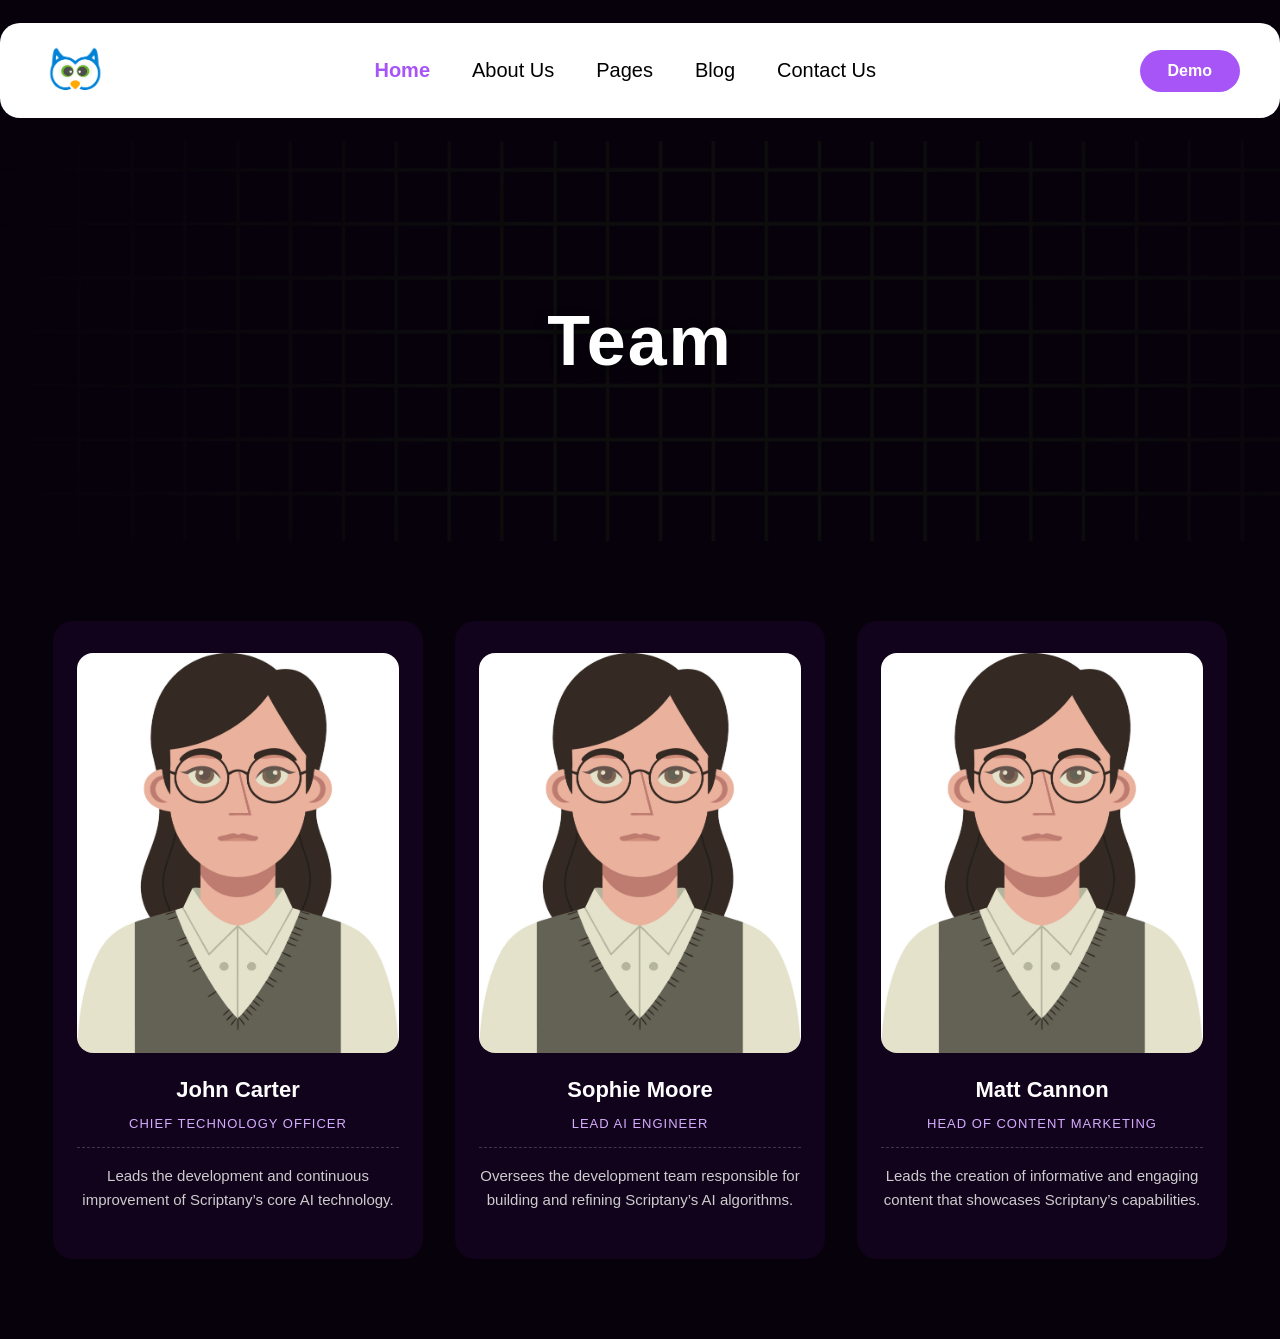
==== pages/aboutus.html @ 1e597dc5 "hg" ====
<!DOCTYPE html>
<html lang="en">
<head>
  <meta charset="UTF-8" />
  <meta name="viewport" content="width=device-width, initial-scale=1.0" />
  <title>Scriptany-Inspired Hero</title>
  <link rel="stylesheet" href="aboutus.css">
</head>
<body>
  <!-- Header -->
  <header class="header">
    <div class="nav-container">
      <div class="logo">
        <img src="/icons/owl.webp" alt="">
      </div>
      <nav class="navbar">
        <a href="/index.html" class="active">Home</a>
        <a href="aboutus.html">About Us</a>
        <a href="#">Pages</a>
        <a href="#">Blog</a>
        <a href="#">Contact Us</a>
      </nav>
      <a href="#" class="demo-btn">Demo</a>
    </div>
  </header>

  
  <!-- Parallax Background Section -->
<section class="parallax-section">
  <div class="parallax-bg"></div>
  <div class="parallax-overlay-text">
    <h1>Team</h1>
  </div>
</section>


  <!-- Team Section -->
  <section class="team-section">
    <div class="team-container">
      <div class="team-card">
        <img src="/Team/maria.jpg" alt="John Carter">
        <h3>John Carter</h3>
        <p class="role">Chief Technology Officer</p>
        <hr />
        <p class="description">
          Leads the development and continuous improvement of Scriptany’s core AI technology.
        </p>
      </div>
      <div class="team-card">
        <img src="/Team/maria.jpg" alt="Sophie Moore">
        <h3>Sophie Moore</h3>
        <p class="role">Lead AI Engineer</p>
        <hr />
        <p class="description">
          Oversees the development team responsible for building and refining Scriptany’s AI algorithms.
        </p>
      </div>
      <div class="team-card">
        <img src="/Team/maria.jpg" alt="Matt Cannon">
        <h3>Matt Cannon</h3>
        <p class="role">Head of Content Marketing</p>
        <hr />
        <p class="description">
          Leads the creation of informative and engaging content that showcases Scriptany’s capabilities.
        </p>
      </div>
    </div>
  </section>

  <!-- Parallax JS -->
  <script>
    const section = document.querySelector('.parallax-section');
    const bg = section.querySelector('.parallax-bg');

    section.addEventListener('mousemove', (e) => {
      const rect = section.getBoundingClientRect();
      const x = ((e.clientX - rect.left) / rect.width - 0.5) * -30;
      const y = ((e.clientY - rect.top) / rect.height - 0.5) * -30;
      bg.style.transform = `translate(${x}px, ${y}px)`;
    });
  </script>
</body>
</html>
---- pages/aboutus.css ----
/* General */
body {
  margin: 0;
  font-family: 'Satoshi', 'Segoe UI', Tahoma, Geneva, Verdana, sans-serif;
  background-color: #07010C;
  color: white;
}

/* Header */
.header {
  display: flex;
  justify-content: center;
  padding: 23px 0;
}

.nav-container {
  display: flex;
  justify-content: space-between;
  align-items: center;
  width: 100%;
  max-width: 1350px;
  background-color: white;
  color: black;
  padding: 24px 40px;
  border-radius: 20px;
  box-sizing: border-box;
  height: 95px;
}

.logo {
  display: flex;
  align-items: center;
  gap: 12px;
  font-weight: bold;
  font-size: 20px;
}

.logo img {
  height: 66px;
}

.navbar {
  display: flex;
  gap: 42px;
  font-size: 20px;
}

.navbar a {
  color: black;
  text-decoration: none;
  font-weight: normal;
}

.navbar a.active {
  color: #a855f7;
  font-weight: 600;
}

.demo-btn {
  background-color: #a855f7;
  color: white;
  padding: 12px 28px;
  border-radius: 9999px;
  text-decoration: none;
  font-weight: 600;
  font-size: 16px;
  transition: background 0.3s ease;
}

.demo-btn:hover {
  background-color: #9333ea;
}

/* Parallax Section */
.parallax-section {
  position: relative;
  height: 400px;
  overflow: hidden;
  z-index: 1;
}

.parallax-bg {
  position: absolute;
  top: 0;
  left: 0;
  width: 120%;
  height: 120%;
  background-image: url('/icons/pngwing.com (1).png'); /* Replace with your actual path */
  background-size: cover;
  background-repeat: no-repeat;
  background-position: center;
  transition: transform 0.1s ease-out;
  pointer-events: none;
  z-index: 0;

  /* Dark overlay using gradient for edge fading */
  mask-image: radial-gradient(circle at center, rgba(3,3,3,2) 30%, rgba(3,3,3,4) 100%);
  -webkit-mask-image: radial-gradient(circle at center, rgba(3,3,3,4) 30%, rgba(3,3,3,0) 100%);

  /* Optional: apply a dark filter */
  filter: brightness(0.2) contrast(1.5) saturate(3.9);
}

.parallax-overlay-text {
  position: absolute;
  top: 50%;
  left: 50%;
  transform: translate(-50%, -50%);
  z-index: 2;
  text-align: center;
}

.parallax-overlay-text h1 {
  font-size: 70px;
  color: #ffffff;
  font-weight: 700;
  letter-spacing: 2px;
  text-shadow: 0 4px 12px rgba(0, 0, 0, 0.6);
}


/* Team Section */
.team-section {
  background-color: #07010C;
  padding: 80px 20px;
  text-align: center;
  position: relative;
  z-index: 2;
}

.team-container {
  display: flex;
  justify-content: center;
  flex-wrap: wrap;
  gap: 32px;
  max-width: 1200px;
  margin: 0 auto;
}

.team-card {
  background-color: #12031C;
  border-radius: 20px;
  padding: 32px 24px;
  width: 370px;
  box-sizing: border-box;
  color: white;
  transition: transform 0.3s ease;
}

.team-card:hover {
  transform: translateY(-8px);
}

.team-card img {
  width: 100%;
  height: 400px;
  border-radius: 16px;
  margin-bottom: 10px;
}

.team-card h3 {
  font-size: 22px;
  font-weight: 700;
  margin: 10px 0 6px;
}

.team-card .role {
  color: #d5acfe;
  text-transform: uppercase;
  font-size: 13px;
  letter-spacing: 1px;
  font-weight: 500;
  margin-bottom: 16px;
}

.team-card hr {
  border: none;
  border-top: 1px dashed rgba(255, 255, 255, 0.2);
  margin: 16px 0;
}

.team-card .description {
  font-size: 15px;
  color: #cccccc;
  line-height: 1.6;
}
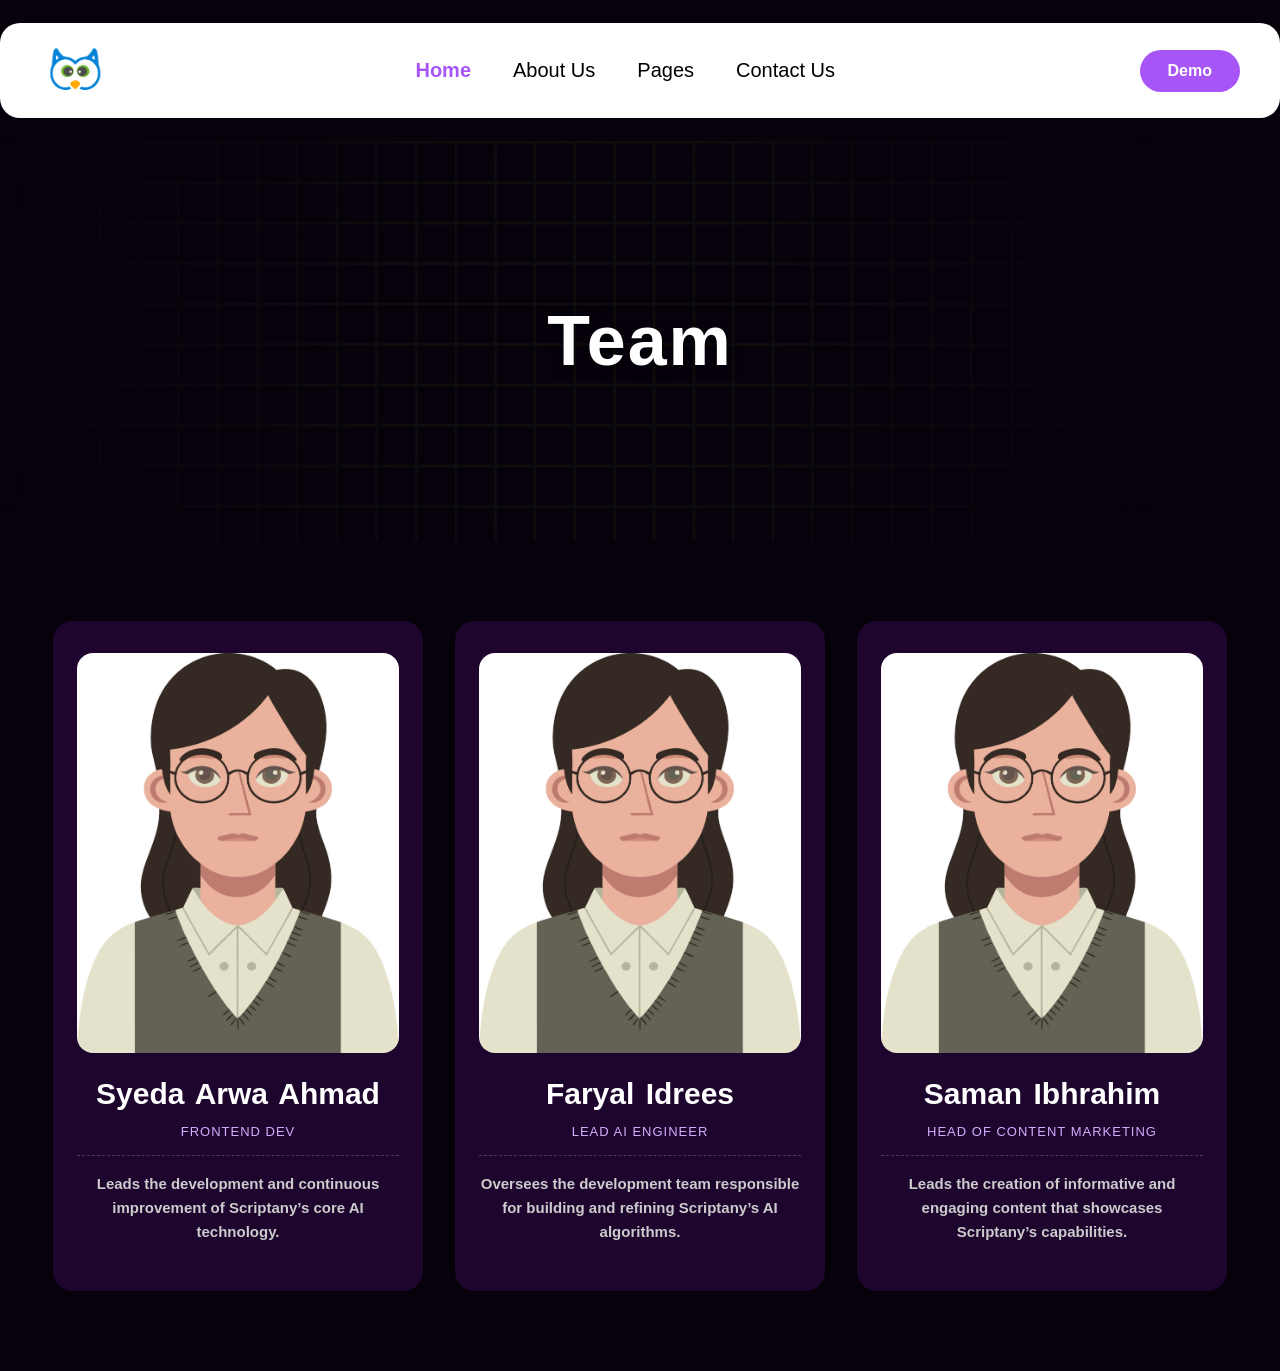
==== commit 310231c4: "sdf" ====
--- a/pages/aboutus.html
+++ b/pages/aboutus.html
@@ -17,8 +17,7 @@
         <a href="/index.html" class="active">Home</a>
         <a href="aboutus.html">About Us</a>
         <a href="#">Pages</a>
-        <a href="#">Blog</a>
-        <a href="#">Contact Us</a>
+        <a href="contact.html">Contact Us</a>
       </nav>
       <a href="#" class="demo-btn">Demo</a>
     </div>
@@ -39,8 +38,8 @@
     <div class="team-container">
       <div class="team-card">
         <img src="/Team/maria.jpg" alt="John Carter">
-        <h3>John Carter</h3>
-        <p class="role">Chief Technology Officer</p>
+        <h3>Syeda Arwa Ahmad</h3>
+        <p class="role">Frontend Dev</p>
         <hr />
         <p class="description">
           Leads the development and continuous improvement of Scriptany’s core AI technology.
@@ -48,7 +47,7 @@
       </div>
       <div class="team-card">
         <img src="/Team/maria.jpg" alt="Sophie Moore">
-        <h3>Sophie Moore</h3>
+        <h3>Faryal Idrees</h3>
         <p class="role">Lead AI Engineer</p>
         <hr />
         <p class="description">
@@ -57,7 +56,7 @@
       </div>
       <div class="team-card">
         <img src="/Team/maria.jpg" alt="Matt Cannon">
-        <h3>Matt Cannon</h3>
+        <h3>Saman Ibhrahim</h3>
         <p class="role">Head of Content Marketing</p>
         <hr />
         <p class="description">
--- a/pages/aboutus.css
+++ b/pages/aboutus.css
@@ -71,6 +71,10 @@
   background-color: #9333ea;
 }
 
+
+
+
+
 /* Parallax Section */
 .parallax-section {
   position: relative;
@@ -83,8 +87,8 @@
   position: absolute;
   top: 0;
   left: 0;
-  width: 120%;
-  height: 120%;
+  width: 90%;
+  height: 100%;
   background-image: url('/icons/pngwing.com (1).png'); /* Replace with your actual path */
   background-size: cover;
   background-repeat: no-repeat;
@@ -138,7 +142,7 @@
 }
 
 .team-card {
-  background-color: #12031C;
+  background-color: #1e052e;
   border-radius: 20px;
   padding: 32px 24px;
   width: 370px;
@@ -159,8 +163,9 @@
 }
 
 .team-card h3 {
-  font-size: 22px;
+  font-size: 30px;
   font-weight: 700;
+  word-spacing: 3px;
   margin: 10px 0 6px;
 }
 
@@ -184,3 +189,9 @@
   color: #cccccc;
   line-height: 1.6;
 }
+
+
+.team-card p {
+    color: #E7E7E7;
+    font-weight: 600;
+}
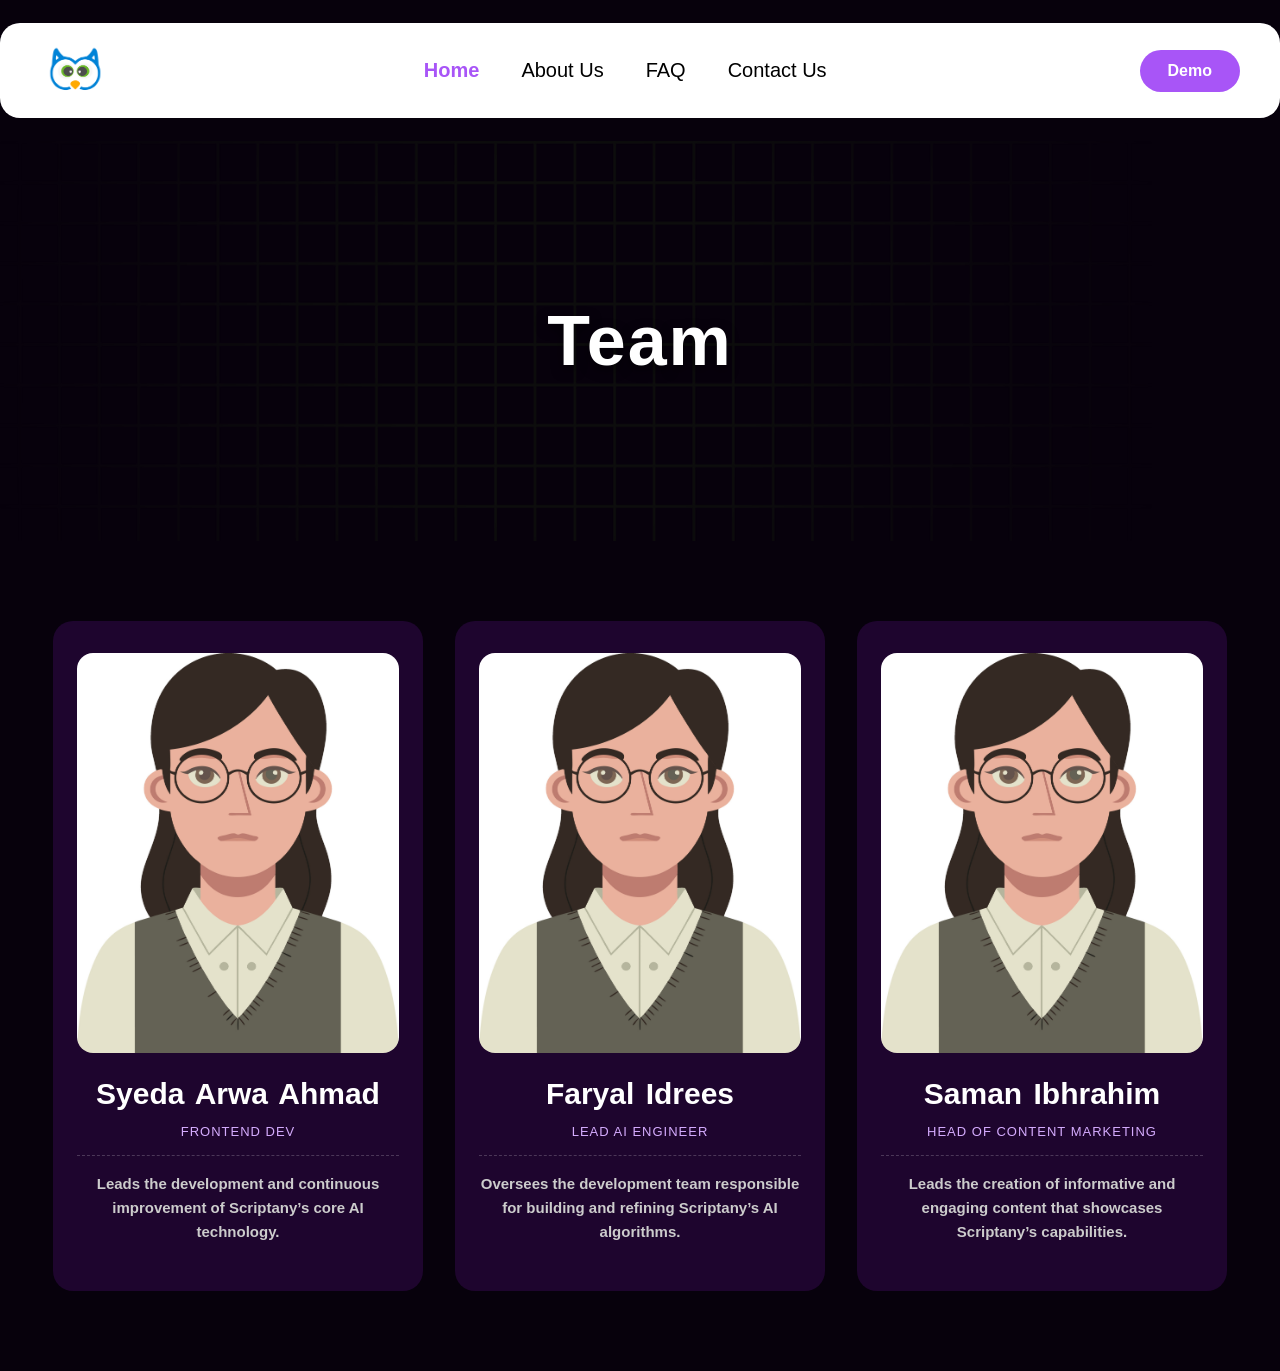
==== commit 6172e41f: "DF" ====
--- a/pages/aboutus.html
+++ b/pages/aboutus.html
@@ -15,8 +15,8 @@
       </div>
       <nav class="navbar">
         <a href="/index.html" class="active">Home</a>
-        <a href="aboutus.html">About Us</a>
-        <a href="#">Pages</a>
+        <a href="aboutus.html">About Us</a> 
+        <a href="/pages/faq.html">FAQ</a>
         <a href="contact.html">Contact Us</a>
       </nav>
       <a href="#" class="demo-btn">Demo</a>
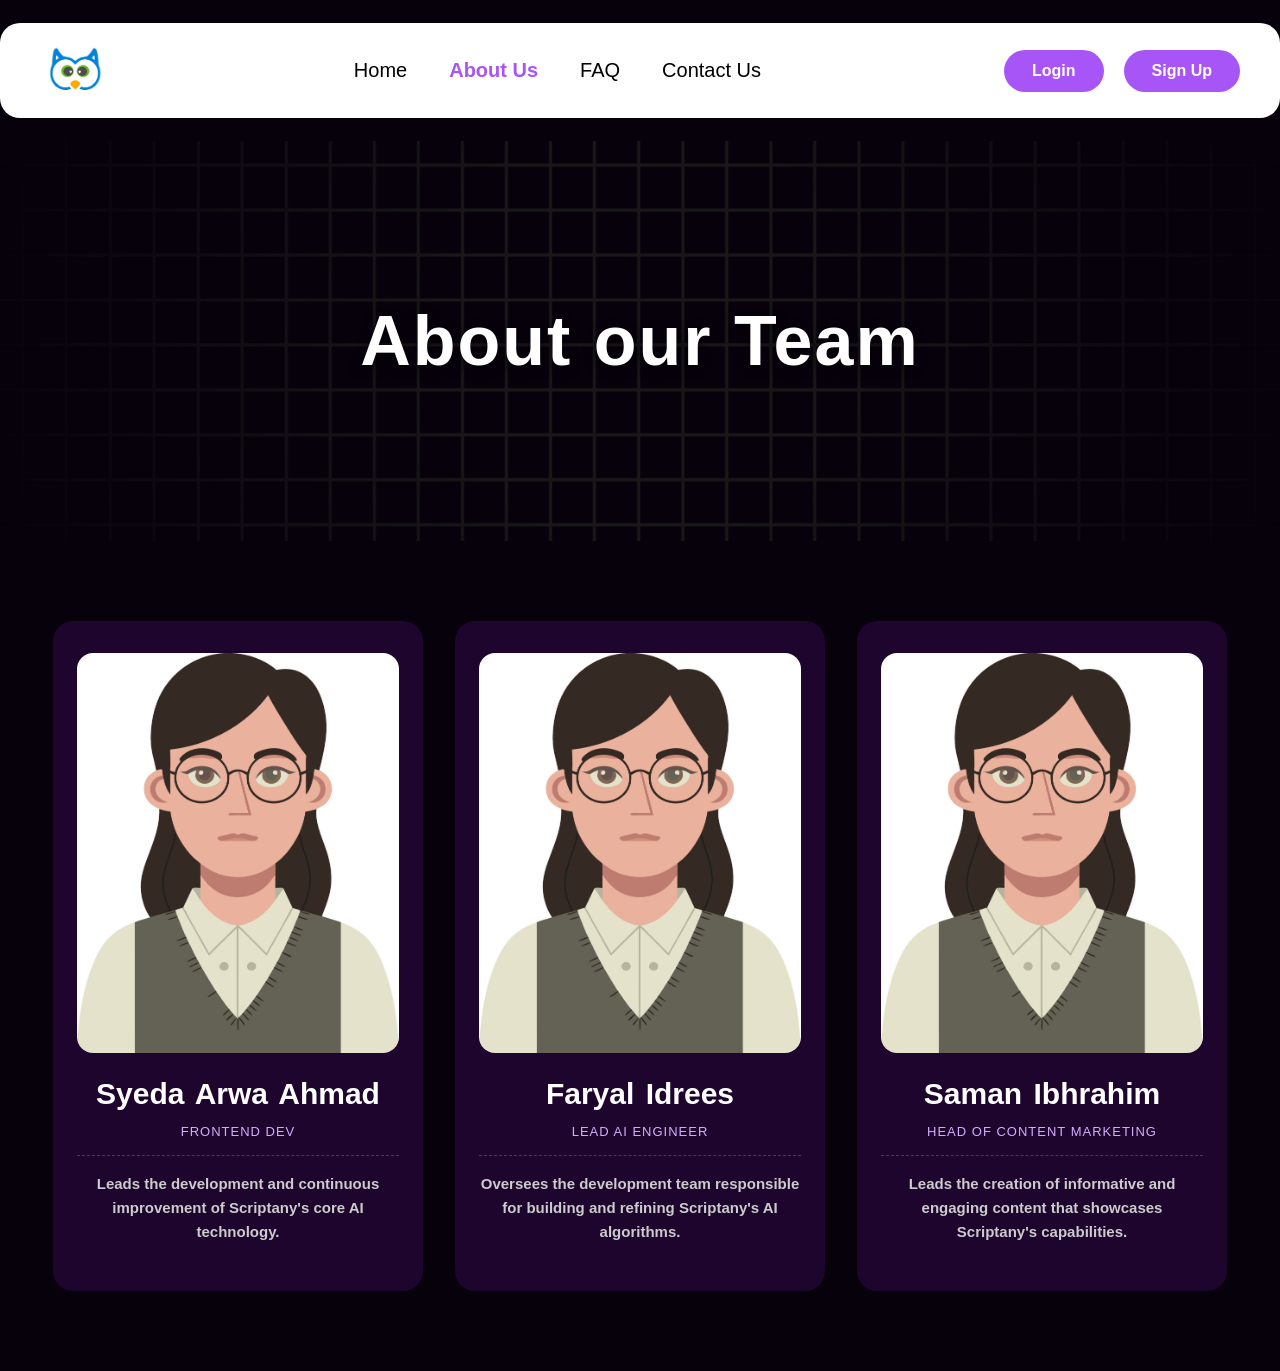
==== commit e3e579cf: "jh" ====
--- a/pages/aboutus.html
+++ b/pages/aboutus.html
@@ -3,23 +3,61 @@
 <head>
   <meta charset="UTF-8" />
   <meta name="viewport" content="width=device-width, initial-scale=1.0" />
-  <title>Scriptany-Inspired Hero</title>
+  <title>About Us | Question Generator</title>
   <link rel="stylesheet" href="aboutus.css">
+  <style>
+    .user-info {
+      display: flex;
+      align-items: center;
+      gap: 20px;
+    }
+    .username {
+      color: #a855f7;
+      font-weight: 600;
+      font-size: 18px;
+    }
+    .logout-btn {
+      background-color: #ff4444;
+    }
+    .logout-btn:hover {
+      background-color: #cc3333;
+    }
+    .auth-buttons {
+      display: none;
+    }
+    .auth-buttons.show {
+      display: flex;
+      gap: 20px;
+    }
+    .login-btn {
+      background-color: #a855f7;
+    }
+    .login-btn:hover {
+      background-color: #9333ea;
+    }
+  </style>
 </head>
 <body>
   <!-- Header -->
   <header class="header">
     <div class="nav-container">
       <div class="logo">
-        <img src="/icons/owl.webp" alt="">
+        <img src="../icons/owl.webp" alt="">
       </div>
       <nav class="navbar">
-        <a href="/index.html" class="active">Home</a>
-        <a href="aboutus.html">About Us</a> 
-        <a href="/pages/faq.html">FAQ</a>
-        <a href="contact.html">Contact Us</a>
+        <a href="../index.html">Home</a>
+        <a href="../pages/aboutus.html" class="active">About Us</a>
+        <a href="../pages/faq.html">FAQ</a>
+        <a href="../pages/contact.html">Contact Us</a>
       </nav>
-      <a href="#" class="demo-btn">Demo</a>
+      <div class="user-info" style="display: none;">
+        <span id="userFirstName" class="username">Welcome, </span>
+        <a href="logout.php" class="demo-btn logout-btn">Logout</a>
+      </div>
+      <div class="auth-buttons">
+        <a href="login.php" class="demo-btn login-btn">Login</a>
+        <a href="signup.html" class="demo-btn">Sign Up</a>
+      </div>
     </div>
   </header>
 
@@ -28,7 +66,7 @@
 <section class="parallax-section">
   <div class="parallax-bg"></div>
   <div class="parallax-overlay-text">
-    <h1>Team</h1>
+    <h1>About our Team</h1>
   </div>
 </section>
 
@@ -37,30 +75,30 @@
   <section class="team-section">
     <div class="team-container">
       <div class="team-card">
-        <img src="/Team/maria.jpg" alt="John Carter">
+        <img src="../Team/maria.jpg" alt="John Carter">
         <h3>Syeda Arwa Ahmad</h3>
         <p class="role">Frontend Dev</p>
         <hr />
         <p class="description">
-          Leads the development and continuous improvement of Scriptany’s core AI technology.
+          Leads the development and continuous improvement of Scriptany's core AI technology.
         </p>
       </div>
       <div class="team-card">
-        <img src="/Team/maria.jpg" alt="Sophie Moore">
+        <img src="../Team/maria.jpg" alt="Sophie Moore">
         <h3>Faryal Idrees</h3>
         <p class="role">Lead AI Engineer</p>
         <hr />
         <p class="description">
-          Oversees the development team responsible for building and refining Scriptany’s AI algorithms.
+          Oversees the development team responsible for building and refining Scriptany's AI algorithms.
         </p>
       </div>
       <div class="team-card">
-        <img src="/Team/maria.jpg" alt="Matt Cannon">
+        <img src="../Team/maria.jpg" alt="Matt Cannon">
         <h3>Saman Ibhrahim</h3>
         <p class="role">Head of Content Marketing</p>
         <hr />
         <p class="description">
-          Leads the creation of informative and engaging content that showcases Scriptany’s capabilities.
+          Leads the creation of informative and engaging content that showcases Scriptany's capabilities.
         </p>
       </div>
     </div>
@@ -78,5 +116,6 @@
       bg.style.transform = `translate(${x}px, ${y}px)`;
     });
   </script>
+  <script src="../js/header.js"></script>
 </body>
 </html>
--- a/pages/aboutus.css
+++ b/pages/aboutus.css
@@ -87,9 +87,9 @@
   position: absolute;
   top: 0;
   left: 0;
-  width: 90%;
+  width: 100%;
   height: 100%;
-  background-image: url('/icons/pngwing.com (1).png'); /* Replace with your actual path */
+  background-image: url('../icons/parallex.png'); /* Replace with your actual path */
   background-size: cover;
   background-repeat: no-repeat;
   background-position: center;
@@ -102,7 +102,7 @@
   -webkit-mask-image: radial-gradient(circle at center, rgba(3,3,3,4) 30%, rgba(3,3,3,0) 100%);
 
   /* Optional: apply a dark filter */
-  filter: brightness(0.2) contrast(1.5) saturate(3.9);
+  filter: brightness(0.23) contrast(1.5) saturate(9);
 }
 
 .parallax-overlay-text {
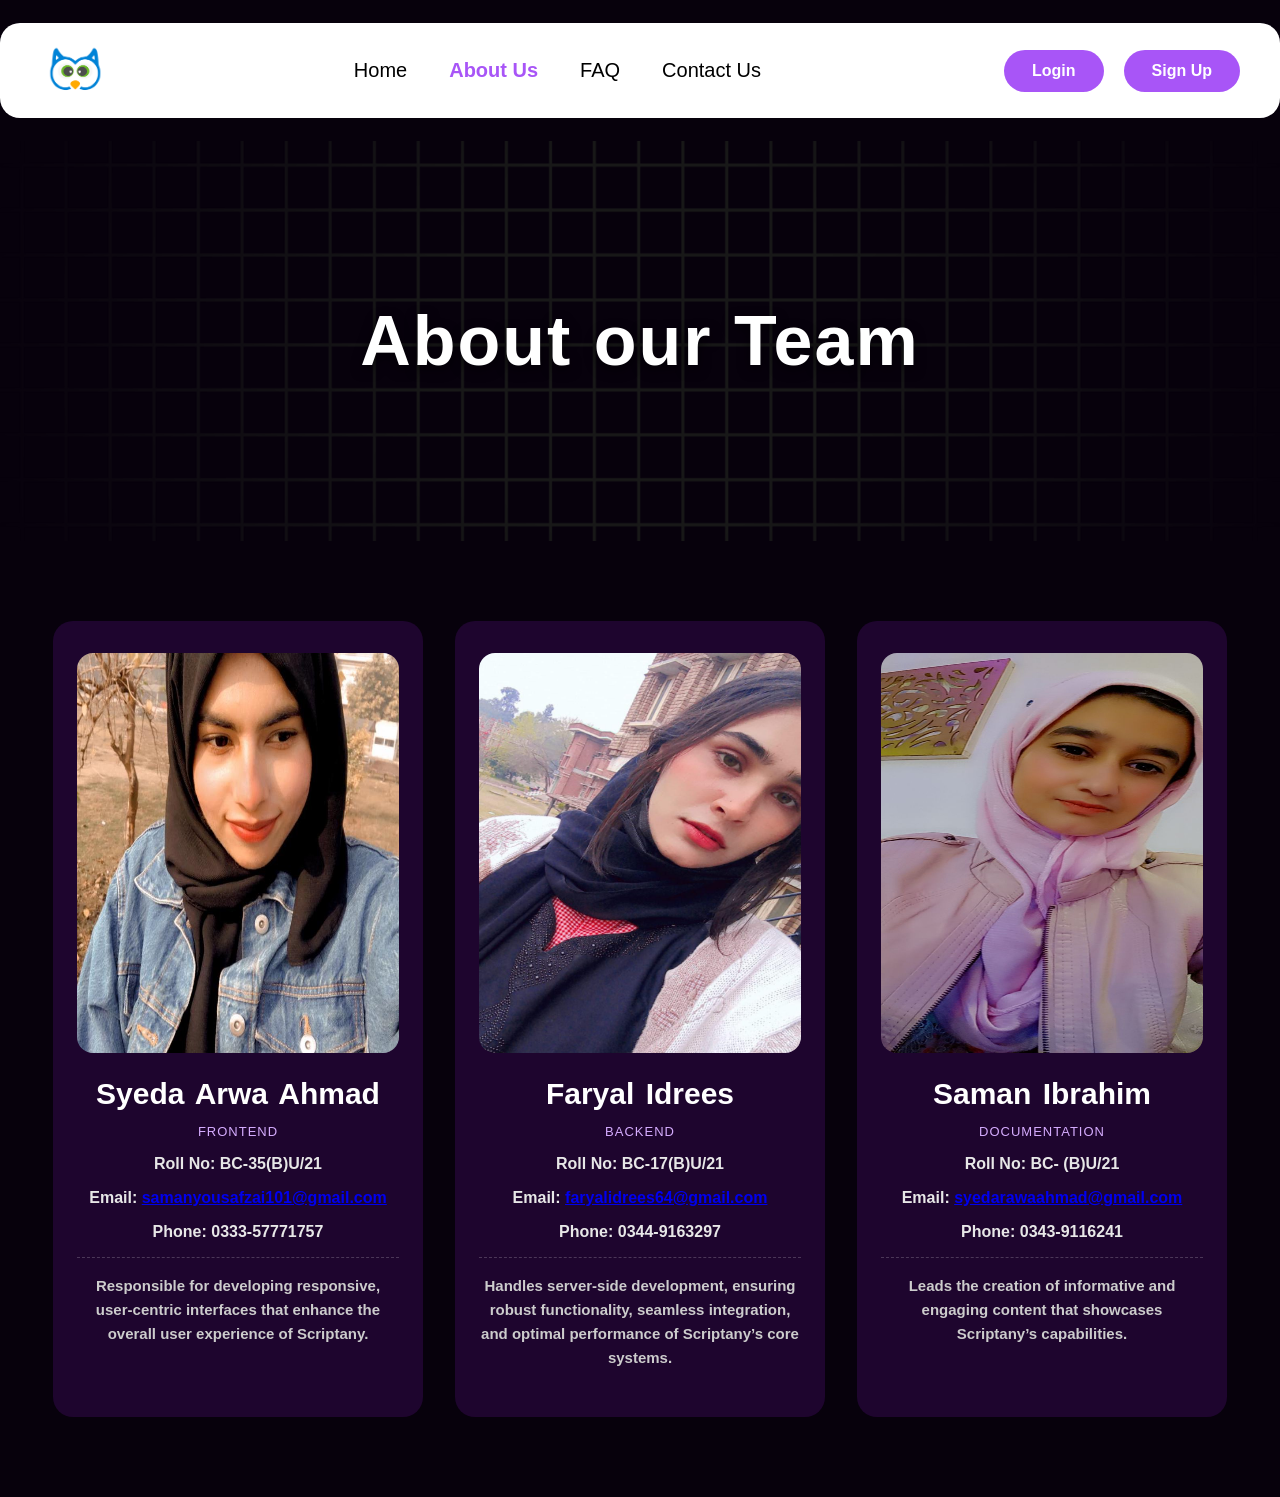
==== commit cf9aeec0: "uploading complete front end and back end coding" ====
--- a/pages/aboutus.html
+++ b/pages/aboutus.html
@@ -17,8 +17,14 @@
       font-size: 18px;
     }
     .logout-btn {
-      background-color: #ff4444;
-    }
+    background-color: #ff6b6b;
+    color: white;
+    padding: 8px 20px;
+    border-radius: 5px;
+    text-decoration: none;
+    transition: background-color 0.3s;
+    white-space: nowrap;
+}
     .logout-btn:hover {
       background-color: #cc3333;
     }
@@ -45,7 +51,7 @@
         <img src="../icons/owl.webp" alt="">
       </div>
       <nav class="navbar">
-        <a href="../index.html">Home</a>
+        <a href="../index.php">Home</a>
         <a href="../pages/aboutus.html" class="active">About Us</a>
         <a href="../pages/faq.html">FAQ</a>
         <a href="../pages/contact.html">Contact Us</a>
@@ -74,33 +80,49 @@
   <!-- Team Section -->
   <section class="team-section">
     <div class="team-container">
+  
+      <!-- Team Member 1 -->
       <div class="team-card">
-        <img src="../Team/maria.jpg" alt="John Carter">
+        <img src="../Team/syeda3.jpeg" alt="Syeda Arwa Ahmad">
         <h3>Syeda Arwa Ahmad</h3>
-        <p class="role">Frontend Dev</p>
+        <p class="role">Frontend</p>
+        <p><strong>Roll No:</strong> BC-35(B)U/21</p>
+        <p><strong>Email:</strong> <a href="mailto:samanyousafzai101@gmail.com">samanyousafzai101@gmail.com</a></p>
+        <p><strong>Phone:</strong> 0333-57771757</p>
         <hr />
         <p class="description">
-          Leads the development and continuous improvement of Scriptany's core AI technology.
+          Responsible for developing responsive, user-centric interfaces that enhance the overall user experience of Scriptany.
         </p>
       </div>
+  
+      <!-- Team Member 2 -->
       <div class="team-card">
-        <img src="../Team/maria.jpg" alt="Sophie Moore">
+        <img src="../Team/faryal2.jpeg" alt="Faryal Idrees">
         <h3>Faryal Idrees</h3>
-        <p class="role">Lead AI Engineer</p>
+        <p class="role"> Backend</p>
+        <p><strong>Roll No:</strong> BC-17(B)U/21</p>
+        <p><strong>Email:</strong> <a href="mailto:faryalidrees64@gmail.com">faryalidrees64@gmail.com</a></p>
+        <p><strong>Phone:</strong> 0344-9163297</p>
         <hr />
         <p class="description">
-          Oversees the development team responsible for building and refining Scriptany's AI algorithms.
+          Handles server-side development, ensuring robust functionality, seamless integration, and optimal performance of Scriptany’s core systems.
         </p>
       </div>
+  
+      <!-- Team Member 3 -->
       <div class="team-card">
-        <img src="../Team/maria.jpg" alt="Matt Cannon">
-        <h3>Saman Ibhrahim</h3>
-        <p class="role">Head of Content Marketing</p>
+        <img src="../Team/saman.jpeg" alt="Saman Ibrahim">
+        <h3>Saman Ibrahim</h3>
+        <p class="role">Documentation </p>
+        <p><strong>Roll No:</strong> BC-  (B)U/21</p>
+        <p><strong>Email:</strong> <a href="mailto:syedarawaahmad@gmail.com">syedarawaahmad@gmail.com</a></p>
+        <p><strong>Phone:</strong> 0343-9116241</p>
         <hr />
         <p class="description">
-          Leads the creation of informative and engaging content that showcases Scriptany's capabilities.
+          Leads the creation of informative and engaging content that showcases Scriptany’s capabilities.
         </p>
       </div>
+  
     </div>
   </section>
 
